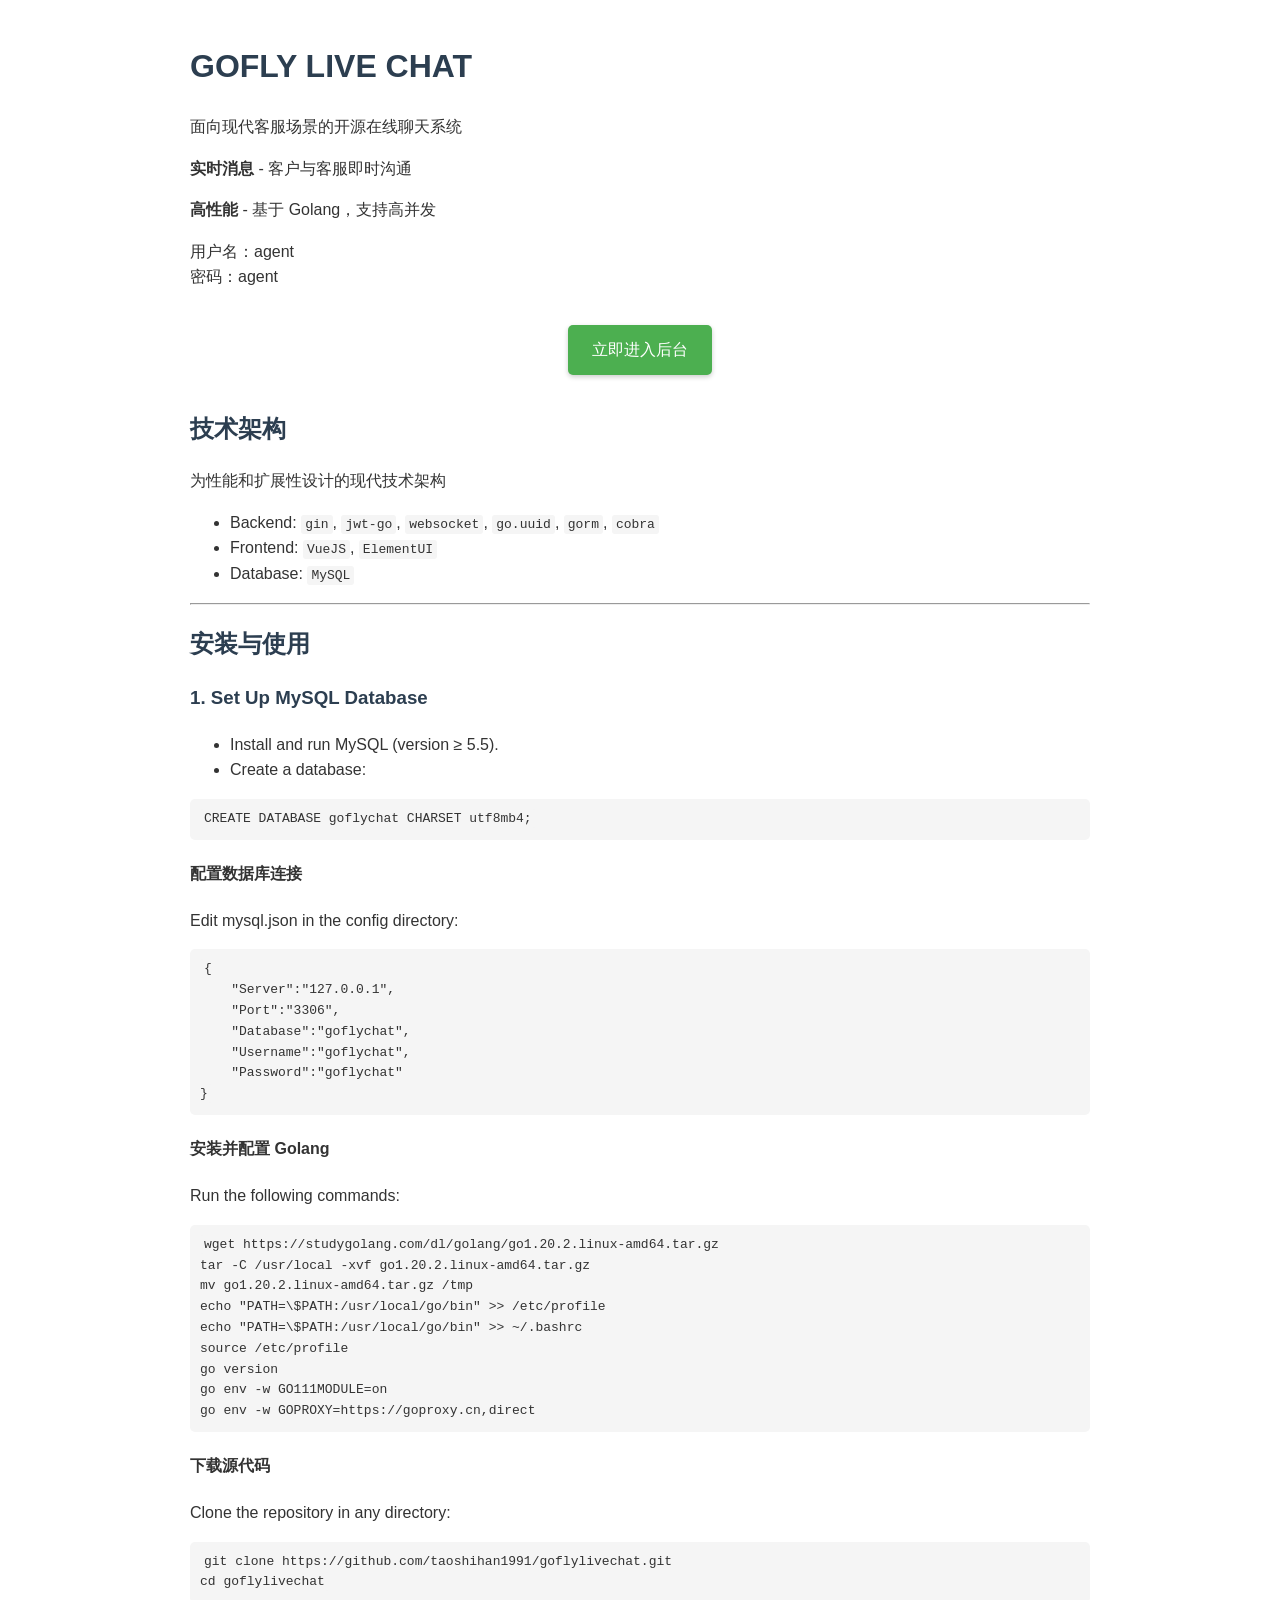
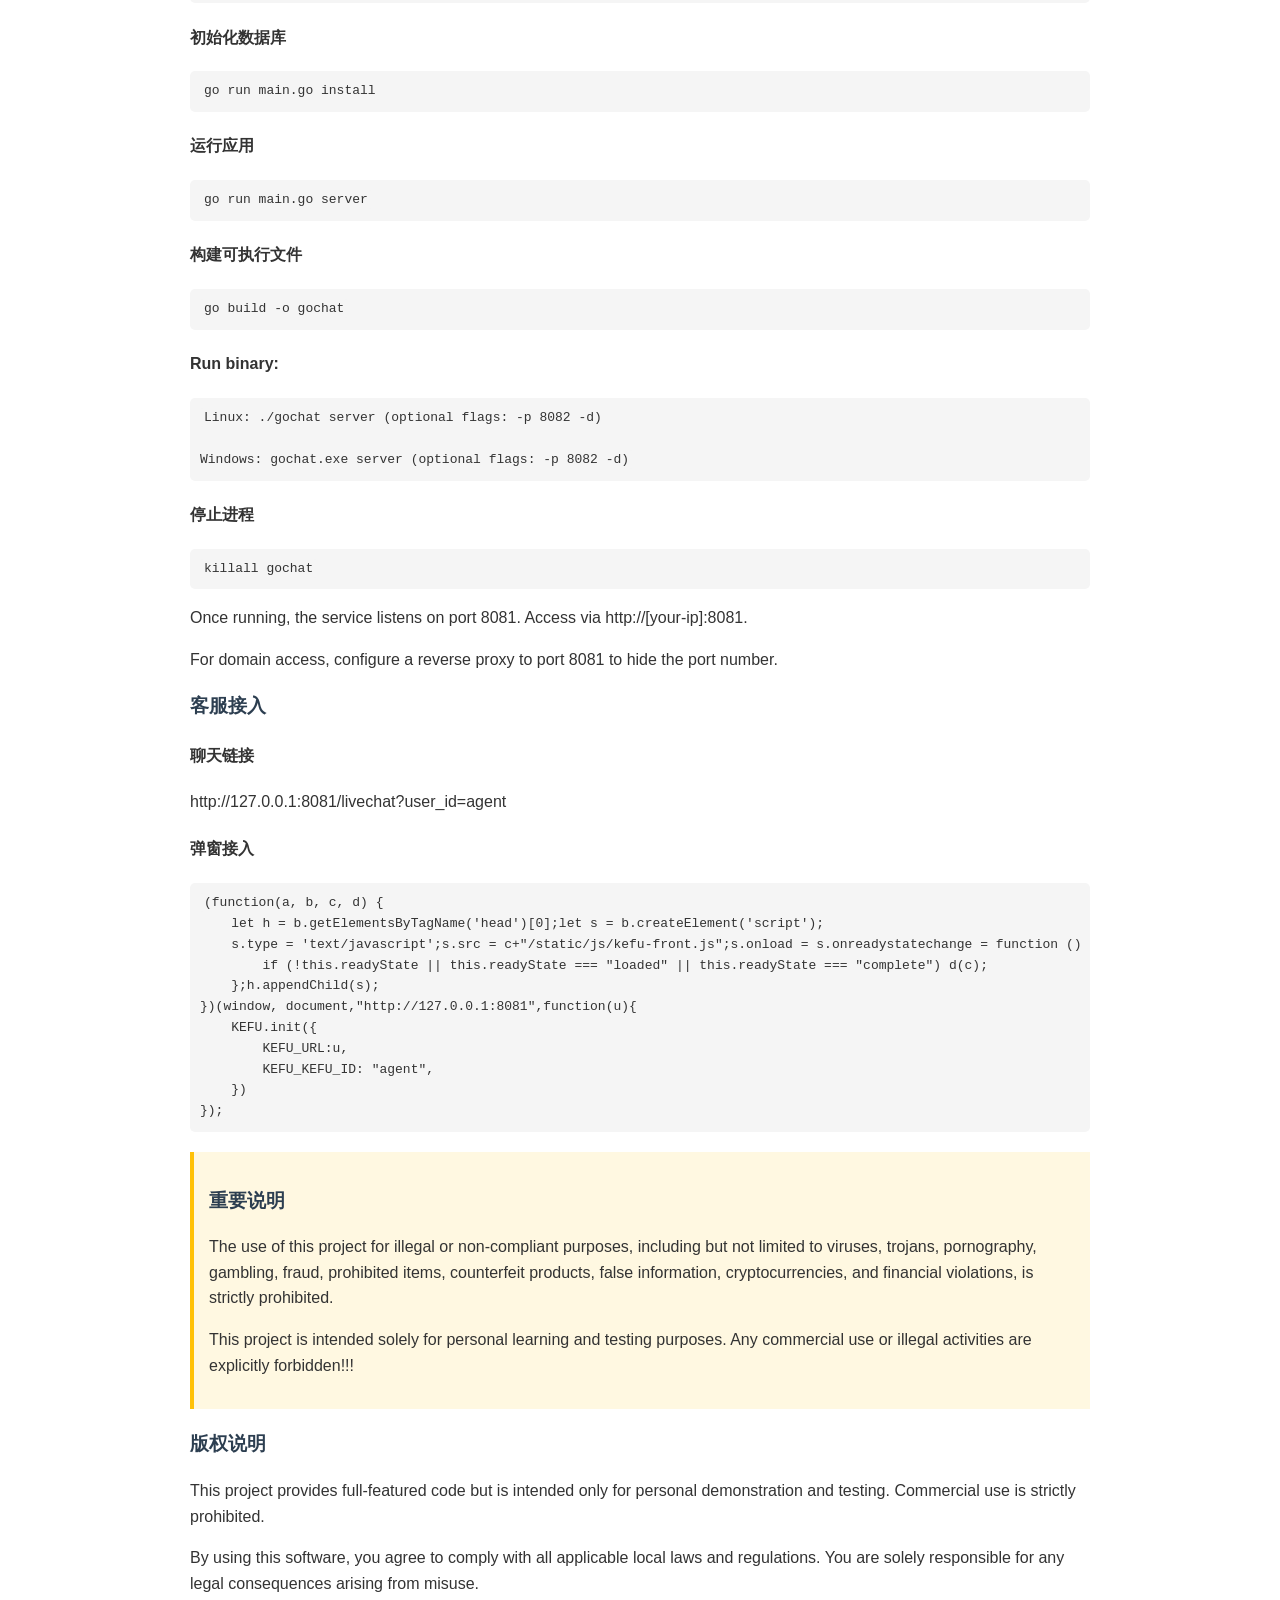
==== static/templates/index.html @ 719bcda7 "≈" ====
<!DOCTYPE html>
<html>
<head>
    <title>GOFLY LIVE CHAT</title>
    <style>
        body {
            font-family: Arial, sans-serif;
            line-height: 1.6;
            max-width: 900px;
            margin: 0 auto;
            padding: 20px;
            color: #333;
        }
        h1, h2, h3 {
            color: #2c3e50;
        }
        code {
            background-color: #f5f5f5;
            padding: 2px 4px;
            border-radius: 3px;
            font-family: monospace;
        }
        pre {
            background-color: #f5f5f5;
            padding: 10px;
            border-radius: 5px;
            overflow-x: auto;
        }
        .notice {
            background-color: #fff8e1;
            padding: 15px;
            border-left: 4px solid #ffc107;
            margin: 20px 0;
        }
        .demo-btn {
            display: inline-block;
            background-color: #4CAF50;
            color: white;
            padding: 12px 24px;
            text-align: center;
            text-decoration: none;
            font-size: 16px;
            margin: 15px 0;
            border-radius: 5px;
            transition: all 0.3s;
            border: none;
            cursor: pointer;
            box-shadow: 0 2px 5px rgba(0,0,0,0.2);
        }
        .demo-btn:hover {
            color: white;
            background-color: #45a049;
            transform: translateY(-2px);
            box-shadow: 0 4px 8px rgba(0,0,0,0.2);
        }
        .demo-container {
            text-align: center;
            margin: 20px 0;
        }
    </style>
</head>
<body>
<h1>GOFLY LIVE CHAT</h1>
<p>面向现代客服场景的开源在线聊天系统</p>

<p><strong>实时消息</strong> - 客户与客服即时沟通</p>
<p><strong>高性能</strong> - 基于 Golang，支持高并发</p>
<p>
    用户名：agent<br/>密码：agent
</p>
<div class="demo-container">
    <a href="/login" class="demo-btn">立即进入后台</a>
</div>
<h2>技术架构</h2>
<p>为性能和扩展性设计的现代技术架构</p>

<ul>
    <li>Backend: <code>gin</code>, <code>jwt-go</code>, <code>websocket</code>, <code>go.uuid</code>, <code>gorm</code>, <code>cobra</code></li>
    <li>Frontend: <code>VueJS</code>, <code>ElementUI</code></li>
    <li>Database: <code>MySQL</code></li>
</ul>

<hr>

<h2>安装与使用</h2>

<h3>1. Set Up MySQL Database</h3>
<ul>
    <li>Install and run MySQL (version ≥ 5.5).</li>
    <li>Create a database:</li>
</ul>
<pre><code class="language-sql">CREATE DATABASE goflychat CHARSET utf8mb4;</code></pre>

<h4>配置数据库连接</h4>
<p>Edit mysql.json in the config directory:</p>
<pre><code class="language-php">{
    "Server":"127.0.0.1",
    "Port":"3306",
    "Database":"goflychat",
    "Username":"goflychat",
    "Password":"goflychat"
}</code></pre>

<h4>安装并配置 Golang</h4>
<p>Run the following commands:</p>
<pre><code class="language-php">wget https://studygolang.com/dl/golang/go1.20.2.linux-amd64.tar.gz
tar -C /usr/local -xvf go1.20.2.linux-amd64.tar.gz
mv go1.20.2.linux-amd64.tar.gz /tmp
echo "PATH=\$PATH:/usr/local/go/bin" >> /etc/profile
echo "PATH=\$PATH:/usr/local/go/bin" >> ~/.bashrc
source /etc/profile
go version
go env -w GO111MODULE=on
go env -w GOPROXY=https://goproxy.cn,direct</code></pre>

<h4>下载源代码</h4>
<p>Clone the repository in any directory:</p>
<pre><code class="language-php">git clone https://github.com/taoshihan1991/goflylivechat.git
cd goflylivechat</code></pre>

<h4>初始化数据库</h4>
<pre><code class="language-php">go run main.go install</code></pre>

<h4>运行应用</h4>
<pre><code class="language-php">go run main.go server</code></pre>

<h4>构建可执行文件</h4>
<pre><code class="language-php">go build -o gochat</code></pre>

<h4>Run binary:</h4>
<pre><code class="language-php">Linux: ./gochat server (optional flags: -p 8082 -d)

Windows: gochat.exe server (optional flags: -p 8082 -d)</code></pre>

<h4>停止进程</h4>
<pre><code class="language-php">killall gochat</code></pre>

<p>Once running, the service listens on port 8081. Access via http://[your-ip]:8081.</p>
<p>For domain access, configure a reverse proxy to port 8081 to hide the port number.</p>

<h3>客服接入</h3>
<h4>聊天链接</h4>
<p>http://127.0.0.1:8081/livechat?user_id=agent</p>

<h4>弹窗接入</h4>
<pre><code class="language-javascript">(function(a, b, c, d) {
    let h = b.getElementsByTagName('head')[0];let s = b.createElement('script');
    s.type = 'text/javascript';s.src = c+"/static/js/kefu-front.js";s.onload = s.onreadystatechange = function () {
        if (!this.readyState || this.readyState === "loaded" || this.readyState === "complete") d(c);
    };h.appendChild(s);
})(window, document,"http://127.0.0.1:8081",function(u){
    KEFU.init({
        KEFU_URL:u,
        KEFU_KEFU_ID: "agent",
    })
});</code></pre>

<div class="notice">
    <h3>重要说明</h3>
    <p>The use of this project for illegal or non-compliant purposes, including but not limited to viruses, trojans, pornography, gambling, fraud, prohibited items, counterfeit products, false information, cryptocurrencies, and financial violations, is strictly prohibited.</p>
    <p>This project is intended solely for personal learning and testing purposes. Any commercial use or illegal activities are explicitly forbidden!!!</p>
</div>

<h3>版权说明</h3>
<p>This project provides full-featured code but is intended only for personal demonstration and testing. Commercial use is strictly prohibited.</p>
<p>By using this software, you agree to comply with all applicable local laws and regulations. You are solely responsible for any legal consequences arising from misuse.</p>
</body>
</html>
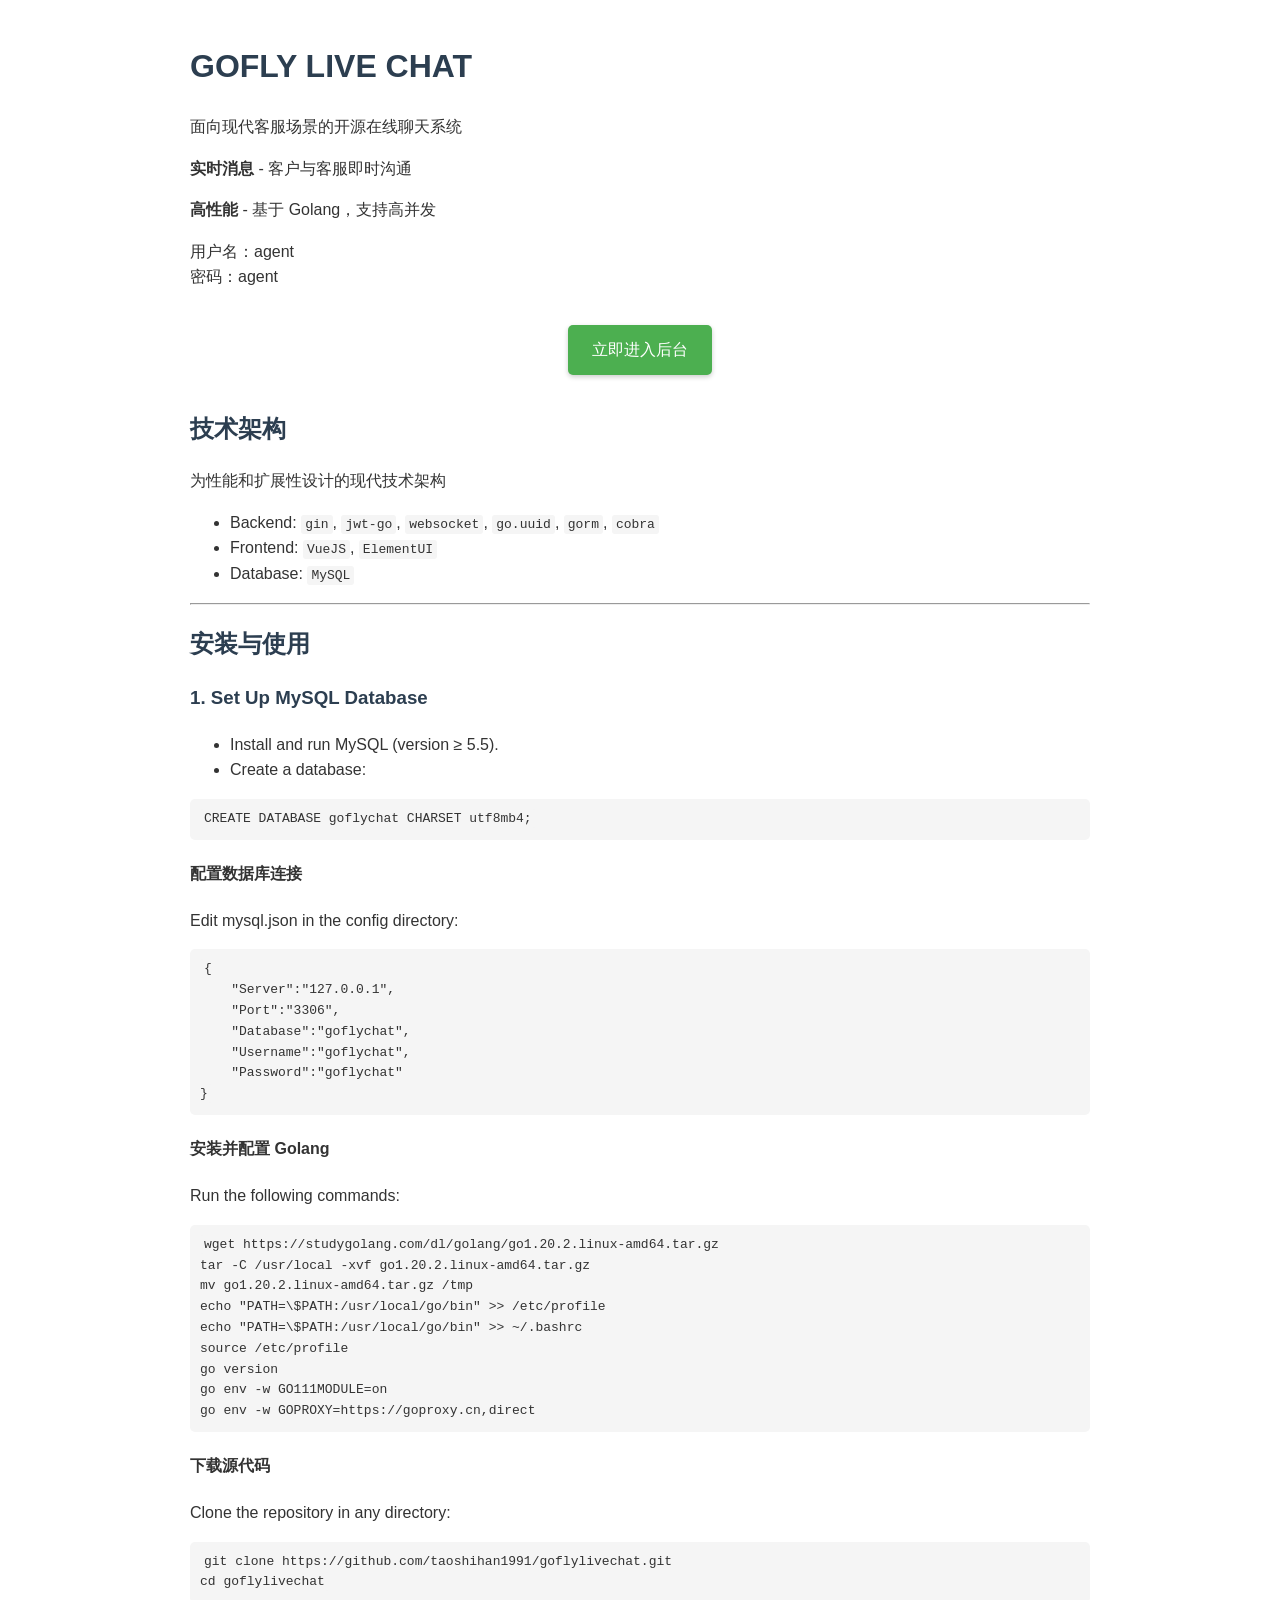
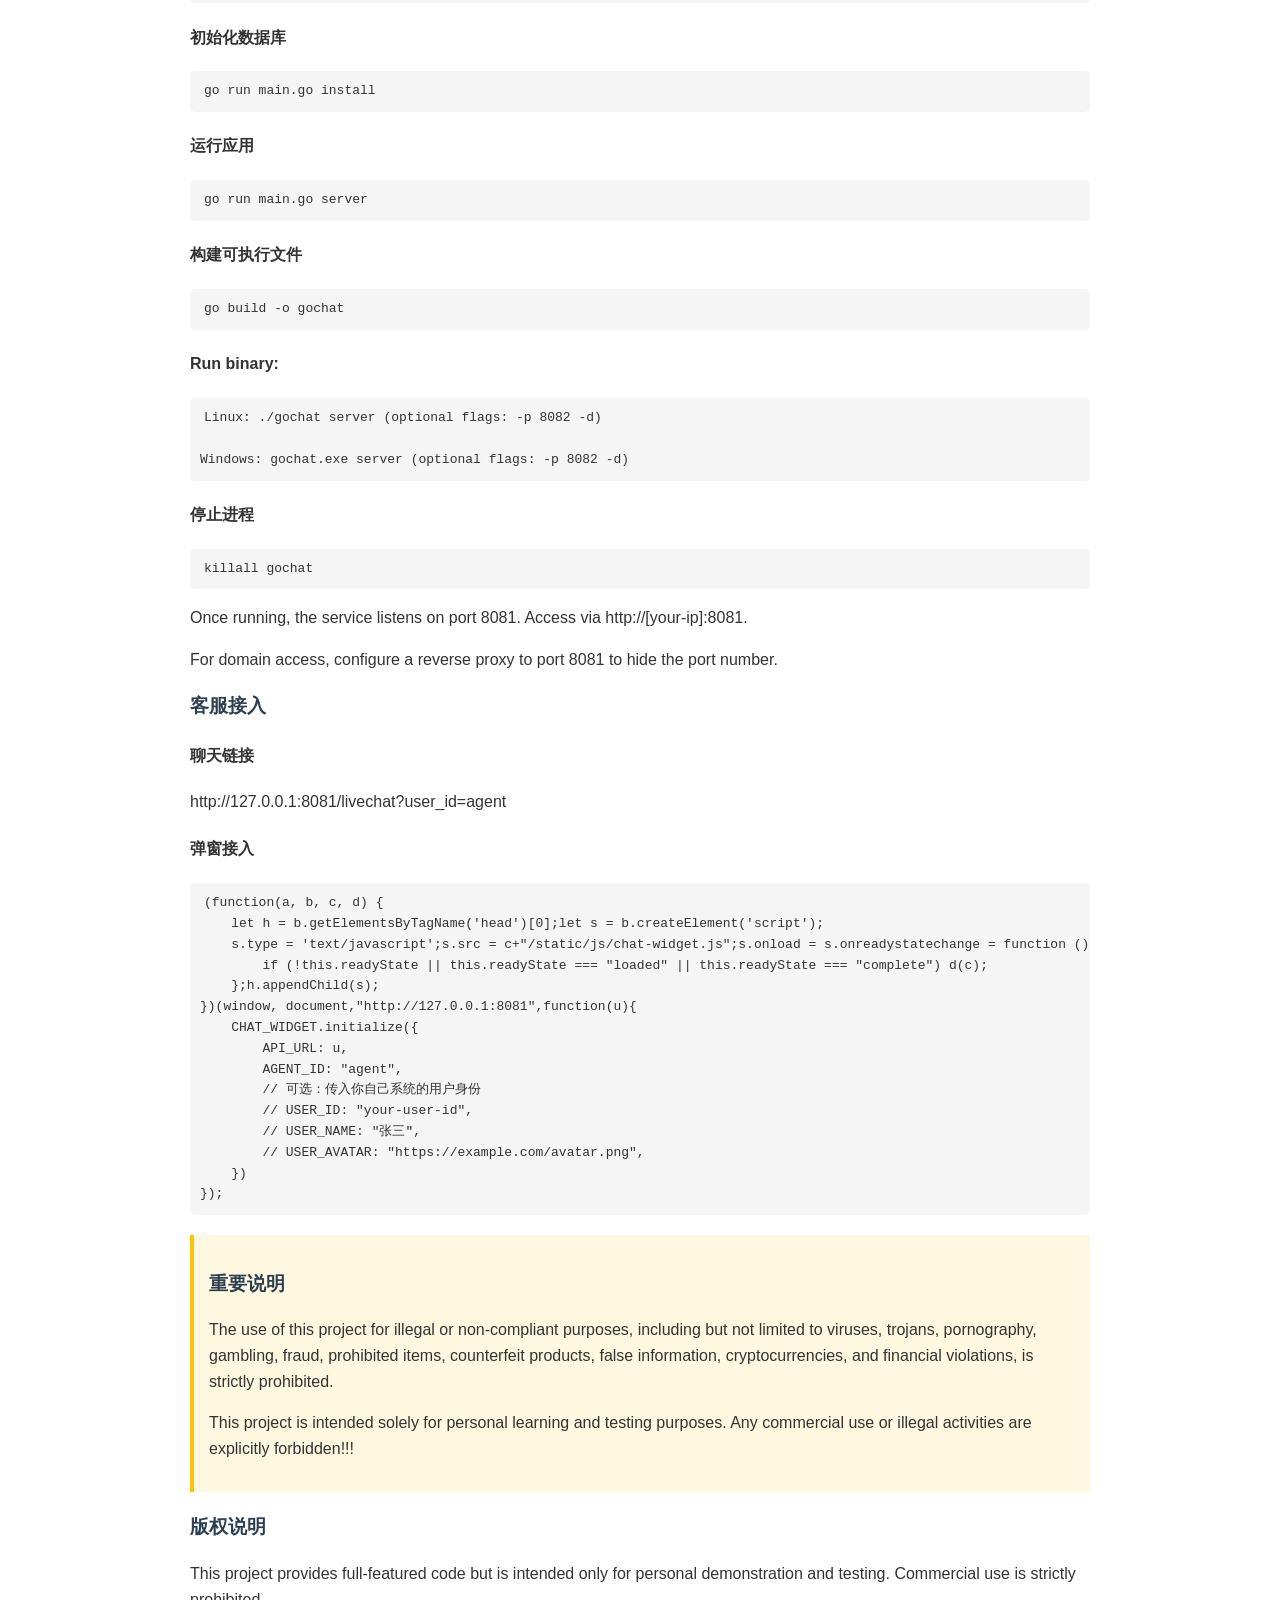
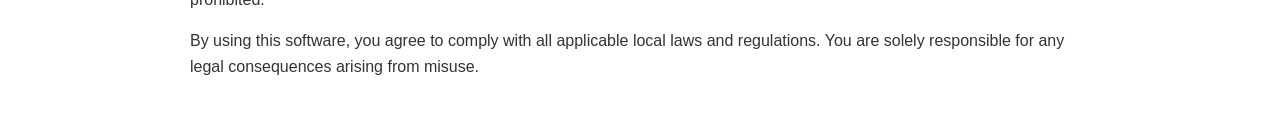
==== commit 308cc97a: "≈" ====
--- a/static/templates/index.html
+++ b/static/templates/index.html
@@ -145,13 +145,17 @@
 <h4>弹窗接入</h4>
 <pre><code class="language-javascript">(function(a, b, c, d) {
     let h = b.getElementsByTagName('head')[0];let s = b.createElement('script');
-    s.type = 'text/javascript';s.src = c+"/static/js/kefu-front.js";s.onload = s.onreadystatechange = function () {
+    s.type = 'text/javascript';s.src = c+"/static/js/chat-widget.js";s.onload = s.onreadystatechange = function () {
         if (!this.readyState || this.readyState === "loaded" || this.readyState === "complete") d(c);
     };h.appendChild(s);
 })(window, document,"http://127.0.0.1:8081",function(u){
-    KEFU.init({
-        KEFU_URL:u,
-        KEFU_KEFU_ID: "agent",
+    CHAT_WIDGET.initialize({
+        API_URL: u,
+        AGENT_ID: "agent",
+        // 可选：传入你自己系统的用户身份
+        // USER_ID: "your-user-id",
+        // USER_NAME: "张三",
+        // USER_AVATAR: "https://example.com/avatar.png",
     })
 });</code></pre>
 
